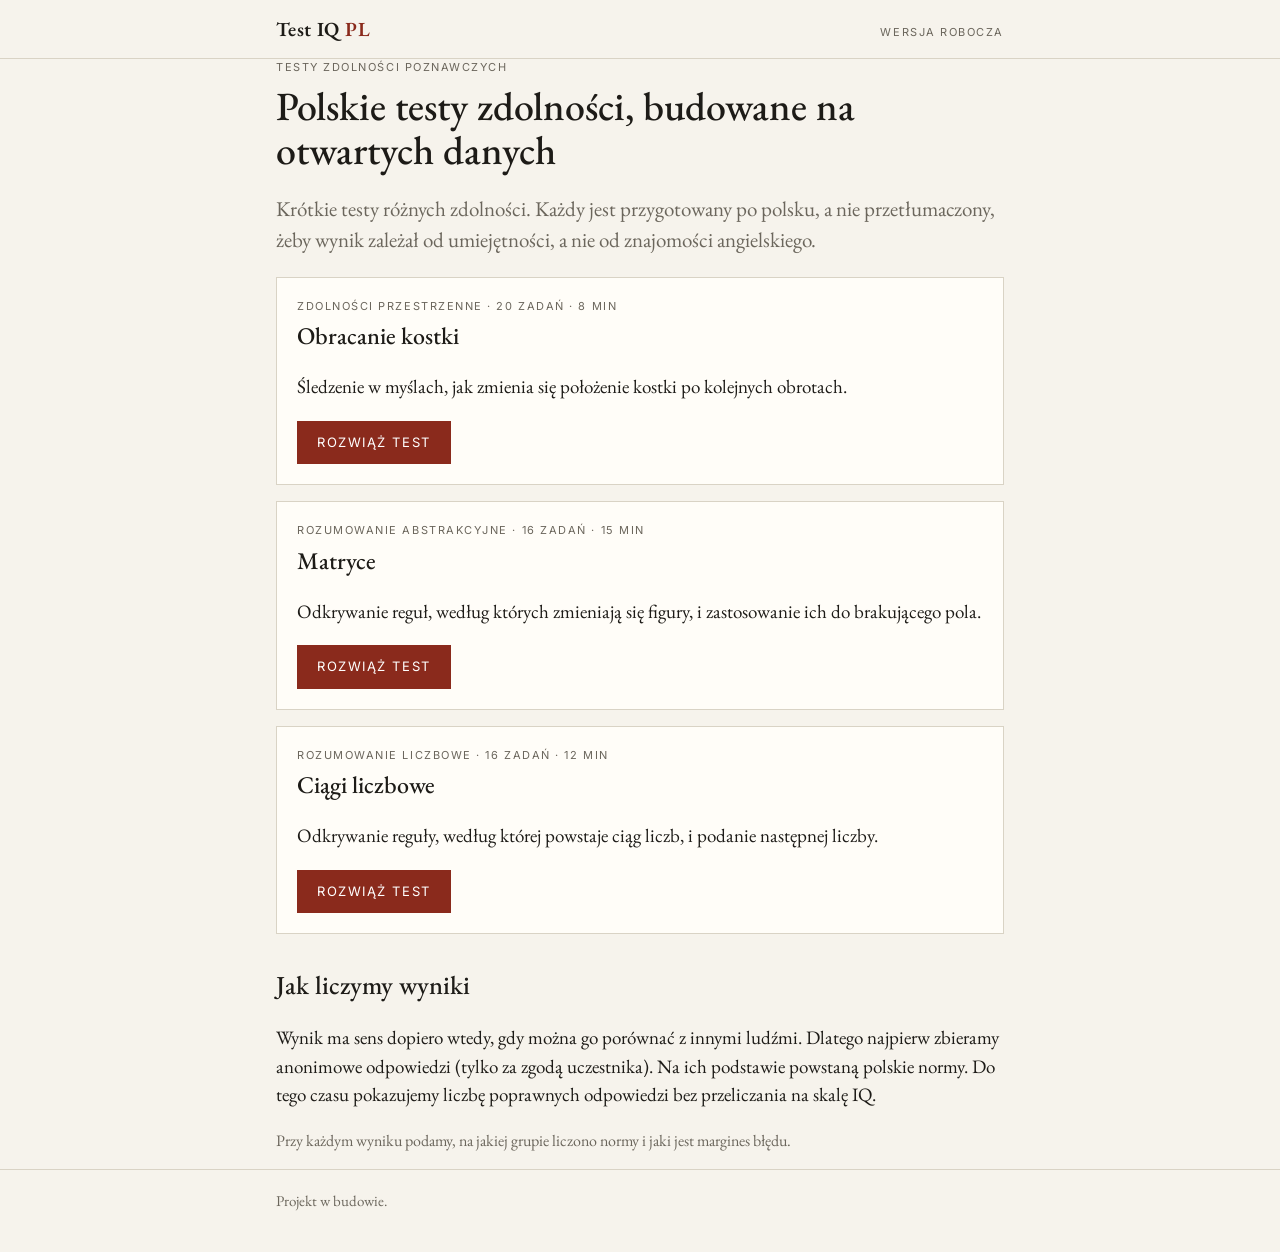
==== index.html @ cd0298f1 "Ciągi liczbowe: generator z regułami, odpowiedź wpisywana, weryfikator jednoznaczności 16 zadań w 4 " ====
<!doctype html>
<html lang="pl">
<head>
<meta charset="utf-8">
<meta name="viewport" content="width=device-width, initial-scale=1">
<title>Test IQ PL — testy zdolności poznawczych</title>
<link rel="preconnect" href="https://fonts.googleapis.com">
<link href="https://fonts.googleapis.com/css2?family=EB+Garamond:wght@400;500;600&family=Inter:wght@400;500&display=swap" rel="stylesheet">
<link rel="stylesheet" href="assets/style.css">
</head>
<body>
<header class="site"><div class="wrap">
  <a class="brand" href="./">Test IQ <span>PL</span></a>
  <span class="kicker">Wersja robocza</span>
</div></header>

<main class="wrap">
  <div class="kicker">Testy zdolności poznawczych</div>
  <h1>Polskie testy zdolności, budowane na otwartych danych</h1>
  <p class="lead">Krótkie testy różnych zdolności. Każdy jest przygotowany po polsku, a nie przetłumaczony, żeby wynik zależał od umiejętności, a nie od znajomości angielskiego.</p>

  <div class="card">
    <div class="kicker">Zdolności przestrzenne · 20 zadań · 8 min</div>
    <h3>Obracanie kostki</h3>
    <p>Śledzenie w myślach, jak zmienia się położenie kostki po kolejnych obrotach.</p>
    <a class="btn" href="kostka/">Rozwiąż test</a>
  </div>

  <div class="card">
    <div class="kicker">Rozumowanie abstrakcyjne · 16 zadań · 15 min</div>
    <h3>Matryce</h3>
    <p>Odkrywanie reguł, według których zmieniają się figury, i zastosowanie ich do brakującego pola.</p>
    <a class="btn" href="matryce/">Rozwiąż test</a>
  </div>

  <div class="card">
    <div class="kicker">Rozumowanie liczbowe · 16 zadań · 12 min</div>
    <h3>Ciągi liczbowe</h3>
    <p>Odkrywanie reguły, według której powstaje ciąg liczb, i podanie następnej liczby.</p>
    <a class="btn" href="ciagi/">Rozwiąż test</a>
  </div>

  <h2>Jak liczymy wyniki</h2>
  <p>Wynik ma sens dopiero wtedy, gdy można go porównać z innymi ludźmi. Dlatego najpierw zbieramy anonimowe odpowiedzi (tylko za zgodą uczestnika). Na ich podstawie powstaną polskie normy. Do tego czasu pokazujemy liczbę poprawnych odpowiedzi bez przeliczania na skalę IQ.</p>
  <p class="note">Przy każdym wyniku podamy, na jakiej grupie liczono normy i jaki jest margines błędu.</p>
</main>

<footer><div class="wrap">Projekt w budowie.</div></footer>
</body>
</html>
---- assets/style.css ----
:root {
  --bg: #f6f3ec;
  --paper: #fffdf8;
  --ink: #1d1b17;
  --muted: #6b665c;
  --line: #d9d3c5;
  --accent: #8a2a1c;
  --face-top: #f2efe7;
  --face-front: #dcd7cb;
  --face-right: #c6c0b2;
  --glyph: #1d1b17;
  --sel: #8a2a1c;
  --on-accent: #ffffff;
  /* obramowania elementów do kliknięcia: kontrast co najmniej 3:1 z tłem */
  --control: #8f8878;
  --ok: #2f7d4a;
}
@media (prefers-color-scheme: dark) {
  :root {
    --bg: #15140f;
    --paper: #1d1c16;
    --ink: #ece7db;
    --muted: #9b9586;
    --line: #36332a;
    --accent: #e0846f;
    --face-top: #e9e4d8;
    --face-front: #cbc5b6;
    --face-right: #aaa496;
    --glyph: #15140f;
    --sel: #e0846f;
    /* biały tekst na jasnym akcencie miał 2,7:1; ciemny ma 6,8:1 */
    --on-accent: #15140f;
    --control: #77715f;
    --ok: #4caf6e;
  }
}
* { box-sizing: border-box; }
html, body { margin: 0; }
body {
  background: var(--bg);
  color: var(--ink);
  font-family: 'EB Garamond', Georgia, serif;
  font-size: 19px;
  line-height: 1.5;
}
a { color: var(--accent); }
.wrap { max-width: 760px; margin: 0 auto; padding: 0 16px; }
header.site {
  border-bottom: 1px solid var(--line);
  padding: 14px 0;
}
header.site .wrap { display: flex; justify-content: space-between; align-items: baseline; gap: 12px; }
.brand { font-weight: 600; letter-spacing: .02em; text-decoration: none; color: var(--ink); font-size: 20px; }
.brand span { color: var(--accent); }
.kicker {
  font-family: 'Inter', system-ui, sans-serif;
  font-size: 11px; letter-spacing: .14em; text-transform: uppercase; color: var(--muted);
}
h1 { font-weight: 500; font-size: 40px; line-height: 1.1; margin: 8px 0 12px; }
h2 { font-weight: 500; font-size: 26px; margin: 32px 0 8px; }
p.lead { font-size: 21px; color: var(--muted); }
main { padding: 32px 0 64px; }
.card {
  background: var(--paper);
  border: 1px solid var(--line);
  padding: 20px;
  margin: 16px 0;
}
.card h3 { margin: 4px 0 6px; font-weight: 500; font-size: 24px; }
.btn {
  display: inline-block;
  font-family: 'Inter', system-ui, sans-serif;
  font-size: 13px; letter-spacing: .12em; text-transform: uppercase;
  background: var(--accent); color: var(--on-accent); border: 0;
  padding: 12px 20px; cursor: pointer; text-decoration: none;
}
.btn.ghost { background: transparent; color: var(--accent); border: 1px solid var(--accent); }
.btn:disabled { opacity: .4; cursor: default; }
.note { font-size: 16px; color: var(--muted); }
footer { border-top: 1px solid var(--line); padding: 20px 0 40px; font-size: 15px; color: var(--muted); }

/* formularz */
label.field { display: block; margin: 12px 0; font-size: 17px; }
label.field select, label.field input[type=number] {
  display: block; margin-top: 4px; width: 100%; max-width: 320px;
  font: inherit; font-size: 17px; padding: 6px 8px;
  background: var(--paper); color: var(--ink); border: 1px solid var(--control);
}
label.check { display: flex; gap: 10px; align-items: flex-start; font-size: 16px; margin: 14px 0; }

/* test */
.testbar { display: flex; justify-content: space-between; align-items: center; margin-bottom: 8px; }
.timer { font-family: 'Inter', system-ui, sans-serif; font-variant-numeric: tabular-nums; font-size: 15px; }
.timer.low { color: var(--accent); font-weight: 500; }
.progress { height: 3px; background: var(--line); margin-bottom: 20px; }
.progress > div { height: 100%; background: var(--accent); width: 0; transition: width .2s; }
.question { font-size: 21px; text-align: center; margin: 0 0 16px; }
.stem {
  display: flex; justify-content: center; align-items: flex-end; gap: 8px;
  background: var(--paper); border: 1px solid var(--line); padding: 12px; flex-wrap: wrap;
}
.stem figure { margin: 0; text-align: center; }
.stem figcaption { font-family: 'Inter', system-ui, sans-serif; font-size: 11px; color: var(--muted); }
.stem svg.big { width: 120px; height: 132px; }
.stem svg.small { width: 88px; height: 96px; }
.options {
  display: grid; grid-template-columns: repeat(3, 1fr); gap: 10px; margin-top: 14px;
}
.opt {
  background: var(--paper); border: 1px solid var(--control); padding: 6px 4px 8px;
  cursor: pointer; text-align: center; color: var(--ink); font: inherit;
}
.opt:hover { border-color: var(--ink); }
.opt:focus-visible, .btn:focus-visible, a:focus-visible, input:focus-visible, select:focus-visible {
  outline: 3px solid var(--accent); outline-offset: 2px;
}
.opt.picked { border-color: var(--sel); outline: 2px solid var(--sel); }
.opt.right { border-color: var(--ok); outline: 2px solid var(--ok); }
.opt svg { width: 100%; max-width: 110px; height: auto; display: block; margin: 0 auto; }
.opt .lbl { font-family: 'Inter', system-ui, sans-serif; font-size: 12px; letter-spacing: .1em; color: var(--muted); }
.face-top { fill: var(--face-top); }
.face-front { fill: var(--face-front); }
.face-right { fill: var(--face-right); }
.edge { stroke: var(--glyph); stroke-width: .05; stroke-linejoin: round; }
.glyph { fill: var(--glyph); fill-rule: evenodd; }
.arrow { fill: var(--accent); }
.ghost-face { fill: var(--face-top); opacity: .55; }

/* rozkład wyników */
svg.hist { width: 100%; height: auto; display: block; margin: 8px 0; }
svg.hist .bar { fill: var(--line); }
svg.hist .bar.mine { fill: var(--accent); }
svg.hist .axis { fill: var(--muted); font: 12px 'Inter', system-ui, sans-serif; text-anchor: middle; }

table.res { border-collapse: collapse; width: 100%; font-size: 17px; }
table.res td, table.res th { border-bottom: 1px solid var(--line); padding: 6px 4px; text-align: left; }
.score { font-size: 56px; line-height: 1; }
label.check input { width: 20px; height: 20px; margin-top: 3px; flex: none; accent-color: var(--accent); }
@media (max-width: 520px) {
  h1 { font-size: 32px; }
  .stem { gap: 4px; padding: 8px; }
  .stem svg.big { width: 84px; height: 92px; }
  /* 4 ruchy + kostka startowa mieszczą się w jednym rzędzie na 360 px */
  .stem svg.small { width: 52px; height: 57px; }
  .options { gap: 8px; }
}
@media (prefers-reduced-motion: reduce) {
  .progress > div { transition: none; }
}

/* matryce */
.mgrid {
  display: grid; grid-template-columns: repeat(3, 1fr); gap: 0;
  max-width: 420px; margin: 0 auto; background: var(--paper); border: 1px solid var(--control);
}
.mgrid > .mcell { border: 1px solid var(--line); }
svg.mcell { width: 100%; height: auto; display: block; aspect-ratio: 1; }
.mq {
  display: flex; align-items: center; justify-content: center; aspect-ratio: 1;
  font-size: 44px; color: var(--muted);
}
.moptions { grid-template-columns: repeat(4, 1fr); max-width: 560px; margin-left: auto; margin-right: auto; }
.moptions .opt svg { max-width: 120px; }
.mline { stroke: var(--ink); stroke-width: 2.2; stroke-linecap: round; }
.mfig { stroke: var(--ink); stroke-width: 2; vector-effect: non-scaling-stroke; stroke-linejoin: round; }
.mfig.empty { fill: none; }
.mfig.solid { fill: var(--ink); }
.mstripe { stroke: var(--ink); stroke-width: 1.6; }

/* ciągi liczbowe */
.series {
  display: flex; flex-wrap: wrap; justify-content: center; gap: 8px;
  background: var(--paper); border: 1px solid var(--line); padding: 16px 10px; margin-bottom: 14px;
}
.series .term {
  font-family: 'Inter', system-ui, sans-serif; font-variant-numeric: tabular-nums;
  font-size: 24px; min-width: 52px; text-align: center; padding: 6px 8px;
  border: 1px solid var(--line);
}
.series .term.q { color: var(--accent); border-color: var(--accent); }
.answer-row { display: flex; flex-wrap: wrap; gap: 8px; justify-content: center; align-items: center; }
.answer-row input {
  font: inherit; font-family: 'Inter', system-ui, sans-serif; font-size: 22px; width: 140px; padding: 8px 10px;
  background: var(--paper); color: var(--ink); border: 1px solid var(--control);
}
.answer-row .err { flex-basis: 100%; text-align: center; min-height: 1.4em; }
.sr-only { position: absolute; width: 1px; height: 1px; overflow: hidden; clip: rect(0 0 0 0); white-space: nowrap; }
@media (max-width: 520px) {
  .series .term { font-size: 20px; min-width: 44px; padding: 4px 6px; }
}
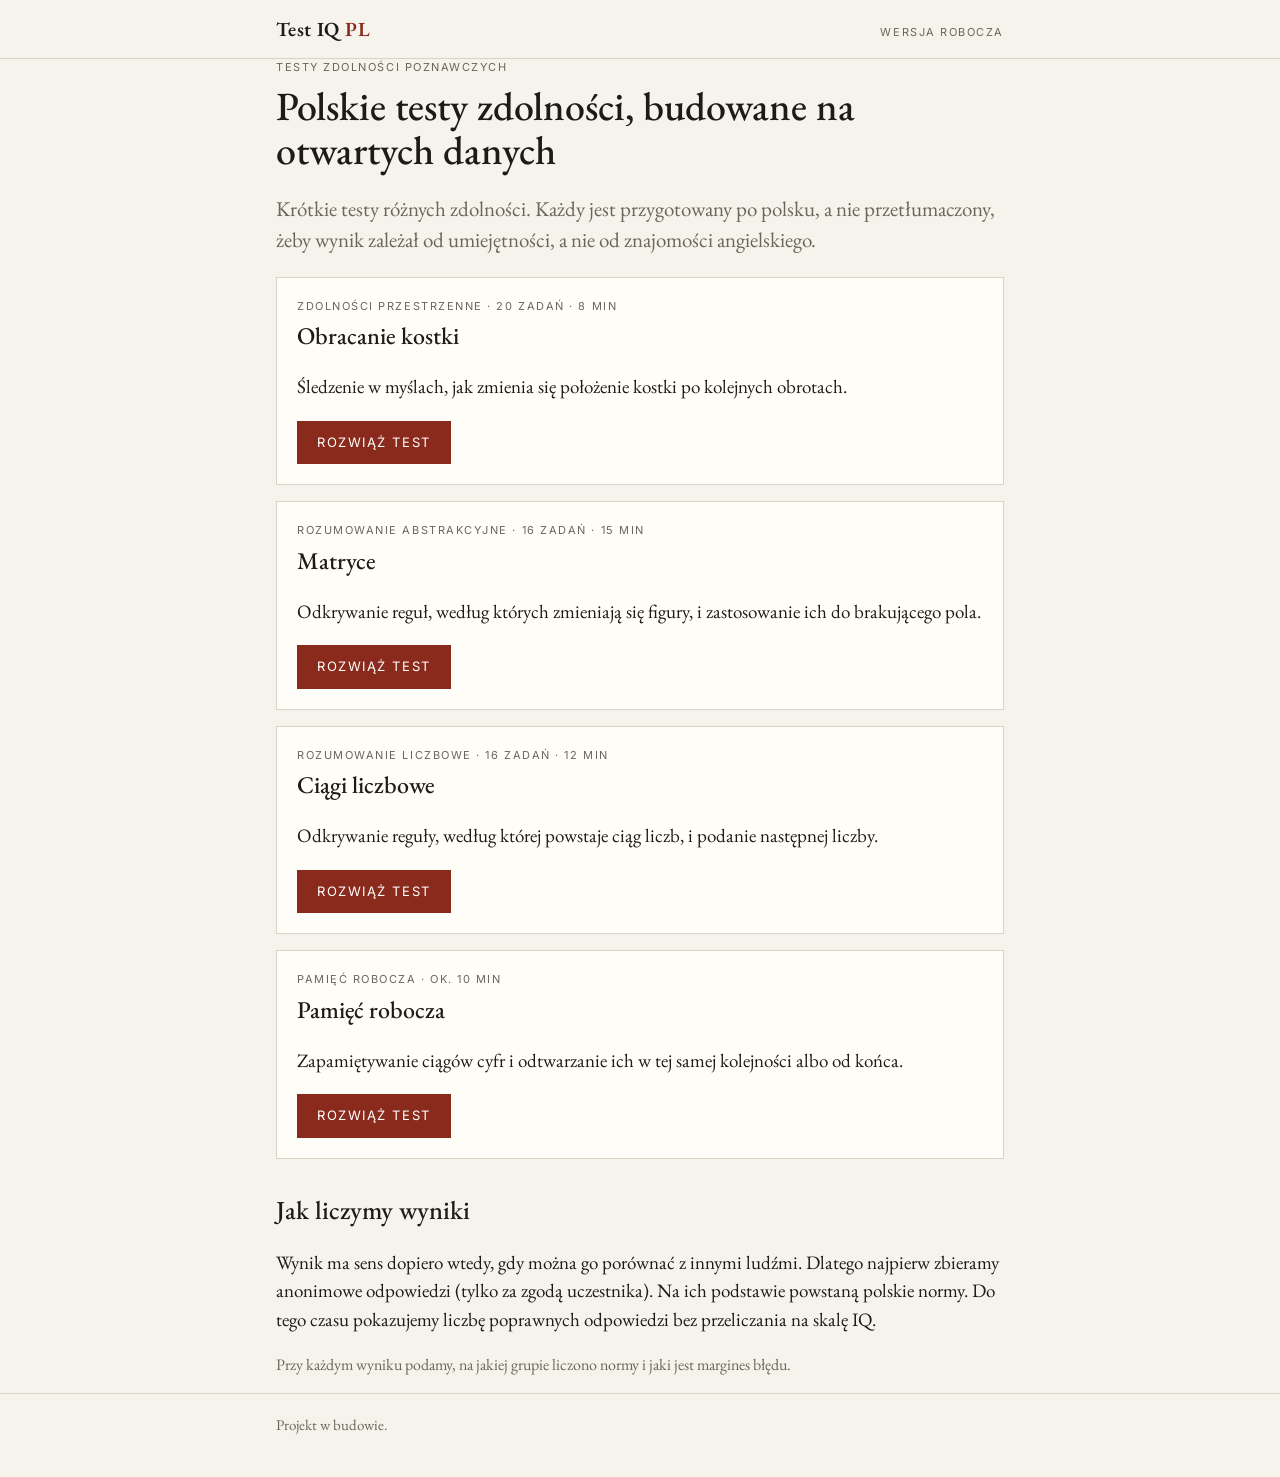
==== commit f0d70760: "Pamięć robocza: powtarzanie cyfr w przód i wspak z regułą przerwania 28 prób (długości 3-9 w przód, " ====
--- a/index.html
+++ b/index.html
@@ -40,6 +40,13 @@
     <a class="btn" href="ciagi/">Rozwiąż test</a>
   </div>
 
+  <div class="card">
+    <div class="kicker">Pamięć robocza · ok. 10 min</div>
+    <h3>Pamięć robocza</h3>
+    <p>Zapamiętywanie ciągów cyfr i odtwarzanie ich w tej samej kolejności albo od końca.</p>
+    <a class="btn" href="pamiec/">Rozwiąż test</a>
+  </div>
+
   <h2>Jak liczymy wyniki</h2>
   <p>Wynik ma sens dopiero wtedy, gdy można go porównać z innymi ludźmi. Dlatego najpierw zbieramy anonimowe odpowiedzi (tylko za zgodą uczestnika). Na ich podstawie powstaną polskie normy. Do tego czasu pokazujemy liczbę poprawnych odpowiedzi bez przeliczania na skalę IQ.</p>
   <p class="note">Przy każdym wyniku podamy, na jakiej grupie liczono normy i jaki jest margines błędu.</p>
--- a/assets/style.css
+++ b/assets/style.css
@@ -188,3 +188,19 @@
 @media (max-width: 520px) {
   .series .term { font-size: 20px; min-width: 44px; padding: 4px 6px; }
 }
+
+/* pamięć robocza */
+.digit-stage {
+  display: flex; align-items: center; justify-content: center; text-align: center;
+  min-height: 180px; margin-bottom: 14px; background: var(--paper); border: 1px solid var(--line);
+  font-family: 'Inter', system-ui, sans-serif; font-size: 18px; color: var(--muted);
+}
+.digit-stage.on { font-size: 96px; color: var(--ink); font-variant-numeric: tabular-nums; }
+.digit-stage.prompt { min-height: 60px; color: var(--ink); }
+.digits-input { letter-spacing: .3em; text-align: center; width: 220px !important; }
+.keypad { display: grid; grid-template-columns: repeat(3, 64px); gap: 8px; justify-content: center; flex-basis: 100%; margin-top: 6px; }
+.keypad button {
+  font-family: 'Inter', system-ui, sans-serif; font-size: 22px; height: 52px;
+  background: var(--paper); color: var(--ink); border: 1px solid var(--control); cursor: pointer;
+}
+.keypad button.btn { font-size: 13px; background: var(--accent); color: var(--on-accent); border: 0; }
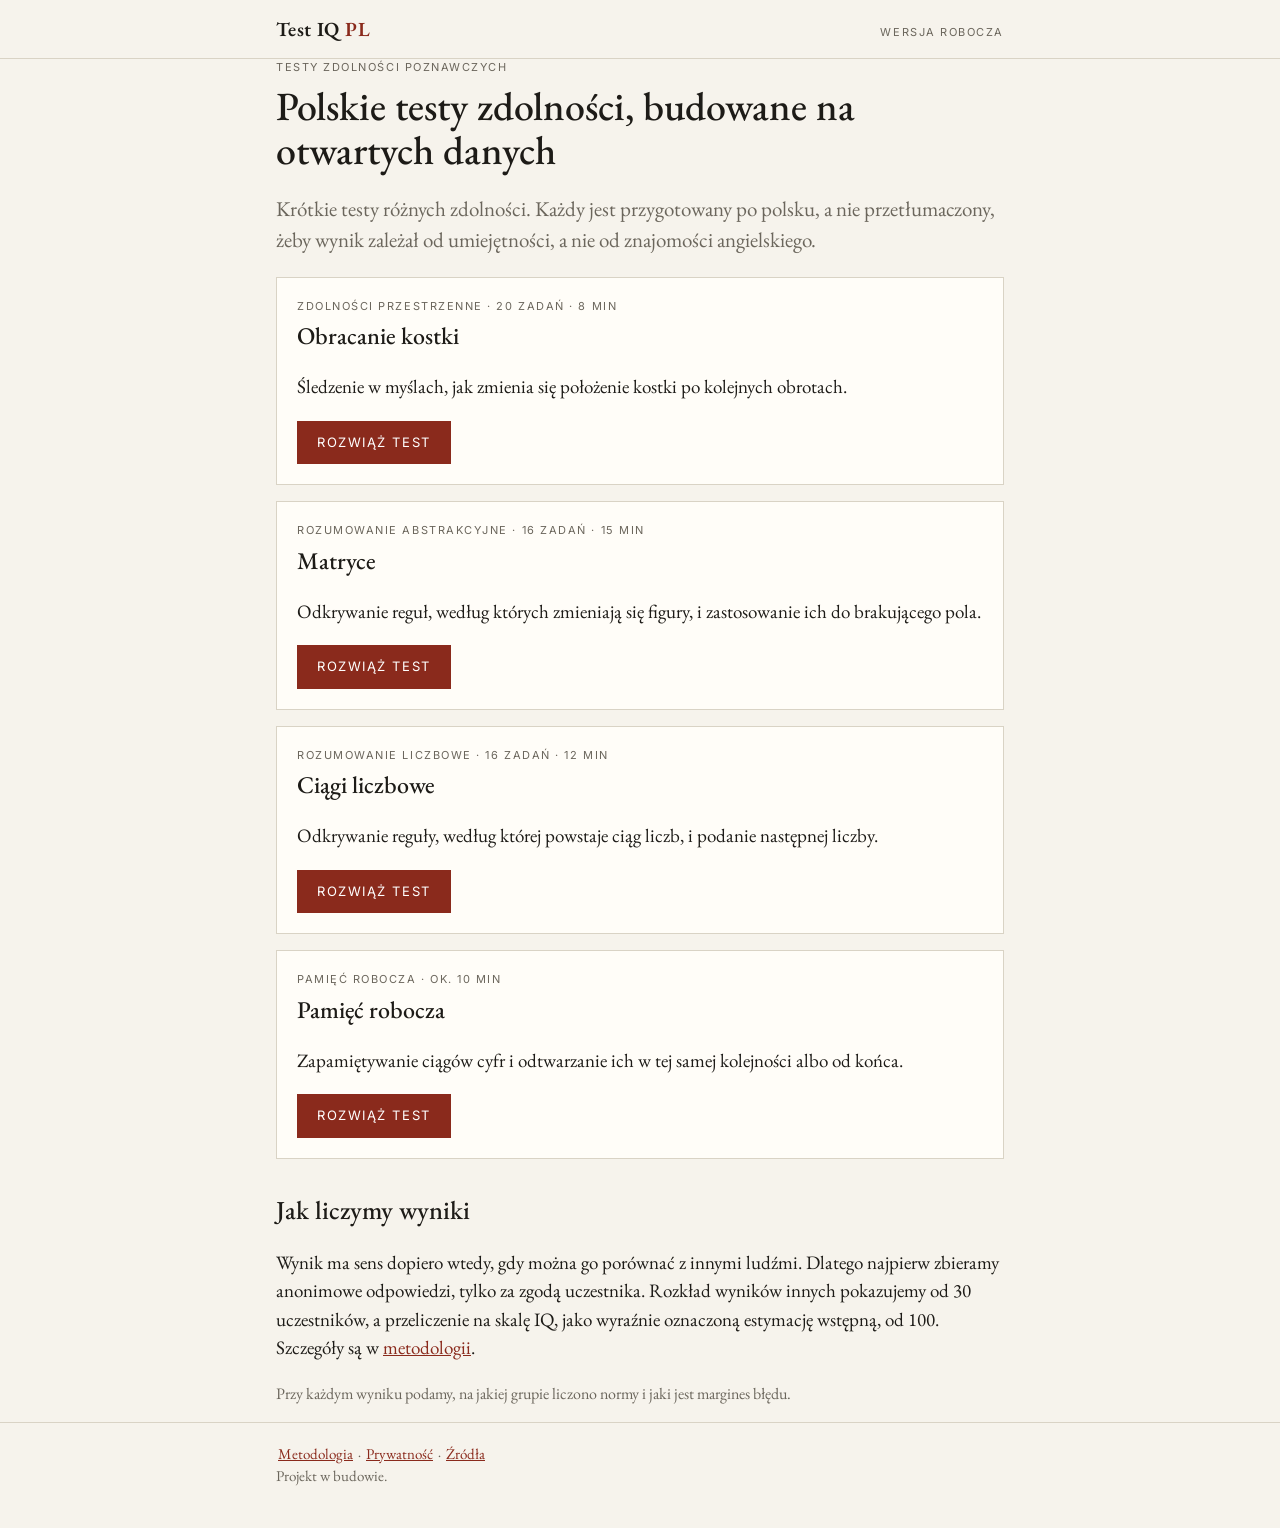
==== commit b35a46c8: "Metodologia, szkic polityki prywatności, źródła, projekt raportu, LEGAL-TODO Czcionki serwowane loka" ====
--- a/index.html
+++ b/index.html
@@ -4,8 +4,7 @@
 <meta charset="utf-8">
 <meta name="viewport" content="width=device-width, initial-scale=1">
 <title>Test IQ PL — testy zdolności poznawczych</title>
-<link rel="preconnect" href="https://fonts.googleapis.com">
-<link href="https://fonts.googleapis.com/css2?family=EB+Garamond:wght@400;500;600&family=Inter:wght@400;500&display=swap" rel="stylesheet">
+<link rel="stylesheet" href="assets/fonts.css">
 <link rel="stylesheet" href="assets/style.css">
 </head>
 <body>
@@ -47,11 +46,18 @@
     <a class="btn" href="pamiec/">Rozwiąż test</a>
   </div>
 
+  <section id="profile" hidden></section>
+
   <h2>Jak liczymy wyniki</h2>
-  <p>Wynik ma sens dopiero wtedy, gdy można go porównać z innymi ludźmi. Dlatego najpierw zbieramy anonimowe odpowiedzi (tylko za zgodą uczestnika). Na ich podstawie powstaną polskie normy. Do tego czasu pokazujemy liczbę poprawnych odpowiedzi bez przeliczania na skalę IQ.</p>
+  <p>Wynik ma sens dopiero wtedy, gdy można go porównać z innymi ludźmi. Dlatego najpierw zbieramy anonimowe odpowiedzi, tylko za zgodą uczestnika. Rozkład wyników innych pokazujemy od 30 uczestników, a przeliczenie na skalę IQ, jako wyraźnie oznaczoną estymację wstępną, od 100. Szczegóły są w <a href="metodologia/">metodologii</a>.</p>
   <p class="note">Przy każdym wyniku podamy, na jakiej grupie liczono normy i jaki jest margines błędu.</p>
 </main>
 
-<footer><div class="wrap">Projekt w budowie.</div></footer>
+<footer><div class="wrap">
+  <nav class="footnav"><a href="metodologia/">Metodologia</a> · <a href="prywatnosc/">Prywatność</a> · <a href="zrodla/">Źródła</a></nav>Projekt w budowie.</div></footer>
+<script src="assets/config.js"></script>
+<script src="assets/testiq-common.js"></script>
+<script src="assets/profile.js"></script>
+<script>TestIQProfile.render(document.getElementById('profile'));</script>
 </body>
 </html>
--- a/assets/fonts.css
+++ b/assets/fonts.css
@@ -0,0 +1,23 @@
+/* Czcionki na licencji SIL Open Font License 1.1 (EB Garamond, Inter),
+   serwowane z tej strony zamiast z Google Fonts: przeglądarka uczestnika
+   nie wysyła adresu IP do Google. Licencje: assets/fonts/OFL-*.txt */
+@font-face { font-family: 'EB Garamond'; font-style: normal; font-weight: 400; font-display: swap;
+  src: url(fonts/EBGaramond-latin-ext.woff2) format('woff2'); unicode-range: U+0100-02BA, U+02BD-02C5, U+02C7-02CC, U+02CE-02D7, U+02DD-02FF, U+0304, U+0308, U+0329, U+1D00-1DBF, U+1E00-1E9F, U+1EF2-1EFF, U+2020, U+20A0-20AB, U+20AD-20C4, U+2113, U+2C60-2C7F, U+A720-A7FF; }
+@font-face { font-family: 'EB Garamond'; font-style: normal; font-weight: 400; font-display: swap;
+  src: url(fonts/EBGaramond-latin.woff2) format('woff2'); unicode-range: U+0000-00FF, U+0131, U+0152-0153, U+02BB-02BC, U+02C6, U+02DA, U+02DC, U+0304, U+0308, U+0329, U+2000-206F, U+20AC, U+2122, U+2191, U+2193, U+2212, U+2215, U+FEFF, U+FFFD; }
+@font-face { font-family: 'EB Garamond'; font-style: normal; font-weight: 500; font-display: swap;
+  src: url(fonts/EBGaramond-latin-ext.woff2) format('woff2'); unicode-range: U+0100-02BA, U+02BD-02C5, U+02C7-02CC, U+02CE-02D7, U+02DD-02FF, U+0304, U+0308, U+0329, U+1D00-1DBF, U+1E00-1E9F, U+1EF2-1EFF, U+2020, U+20A0-20AB, U+20AD-20C4, U+2113, U+2C60-2C7F, U+A720-A7FF; }
+@font-face { font-family: 'EB Garamond'; font-style: normal; font-weight: 500; font-display: swap;
+  src: url(fonts/EBGaramond-latin.woff2) format('woff2'); unicode-range: U+0000-00FF, U+0131, U+0152-0153, U+02BB-02BC, U+02C6, U+02DA, U+02DC, U+0304, U+0308, U+0329, U+2000-206F, U+20AC, U+2122, U+2191, U+2193, U+2212, U+2215, U+FEFF, U+FFFD; }
+@font-face { font-family: 'EB Garamond'; font-style: normal; font-weight: 600; font-display: swap;
+  src: url(fonts/EBGaramond-latin-ext.woff2) format('woff2'); unicode-range: U+0100-02BA, U+02BD-02C5, U+02C7-02CC, U+02CE-02D7, U+02DD-02FF, U+0304, U+0308, U+0329, U+1D00-1DBF, U+1E00-1E9F, U+1EF2-1EFF, U+2020, U+20A0-20AB, U+20AD-20C4, U+2113, U+2C60-2C7F, U+A720-A7FF; }
+@font-face { font-family: 'EB Garamond'; font-style: normal; font-weight: 600; font-display: swap;
+  src: url(fonts/EBGaramond-latin.woff2) format('woff2'); unicode-range: U+0000-00FF, U+0131, U+0152-0153, U+02BB-02BC, U+02C6, U+02DA, U+02DC, U+0304, U+0308, U+0329, U+2000-206F, U+20AC, U+2122, U+2191, U+2193, U+2212, U+2215, U+FEFF, U+FFFD; }
+@font-face { font-family: 'Inter'; font-style: normal; font-weight: 400; font-display: swap;
+  src: url(fonts/Inter-latin-ext.woff2) format('woff2'); unicode-range: U+0100-02BA, U+02BD-02C5, U+02C7-02CC, U+02CE-02D7, U+02DD-02FF, U+0304, U+0308, U+0329, U+1D00-1DBF, U+1E00-1E9F, U+1EF2-1EFF, U+2020, U+20A0-20AB, U+20AD-20C4, U+2113, U+2C60-2C7F, U+A720-A7FF; }
+@font-face { font-family: 'Inter'; font-style: normal; font-weight: 400; font-display: swap;
+  src: url(fonts/Inter-latin.woff2) format('woff2'); unicode-range: U+0000-00FF, U+0131, U+0152-0153, U+02BB-02BC, U+02C6, U+02DA, U+02DC, U+0304, U+0308, U+0329, U+2000-206F, U+20AC, U+2122, U+2191, U+2193, U+2212, U+2215, U+FEFF, U+FFFD; }
+@font-face { font-family: 'Inter'; font-style: normal; font-weight: 500; font-display: swap;
+  src: url(fonts/Inter-latin-ext.woff2) format('woff2'); unicode-range: U+0100-02BA, U+02BD-02C5, U+02C7-02CC, U+02CE-02D7, U+02DD-02FF, U+0304, U+0308, U+0329, U+1D00-1DBF, U+1E00-1E9F, U+1EF2-1EFF, U+2020, U+20A0-20AB, U+20AD-20C4, U+2113, U+2C60-2C7F, U+A720-A7FF; }
+@font-face { font-family: 'Inter'; font-style: normal; font-weight: 500; font-display: swap;
+  src: url(fonts/Inter-latin.woff2) format('woff2'); unicode-range: U+0000-00FF, U+0131, U+0152-0153, U+02BB-02BC, U+02C6, U+02DA, U+02DC, U+0304, U+0308, U+0329, U+2000-206F, U+20AC, U+2122, U+2191, U+2193, U+2212, U+2215, U+FEFF, U+FFFD; }
--- a/assets/style.css
+++ b/assets/style.css
@@ -204,3 +204,20 @@
   background: var(--paper); color: var(--ink); border: 1px solid var(--control); cursor: pointer;
 }
 .keypad button.btn { font-size: 13px; background: var(--accent); color: var(--on-accent); border: 0; }
+
+/* słownictwo */
+.vocab-word { text-align: center; font-size: 40px; margin: 8px 0 18px; }
+.vocab-options { display: grid; grid-template-columns: 1fr; gap: 8px; max-width: 420px; margin: 0 auto; }
+.vocab-opt { text-align: left; font-size: 21px; padding: 10px 14px; }
+.vocab-opt .lbl { display: inline-block; width: 1.6em; }
+
+/* wynik na skali IQ */
+.card.iq { border-color: var(--control); }
+.iq-value { font-size: 24px; margin: 4px 0; }
+
+/* strony tekstowe */
+.prose ul { padding-left: 22px; }
+.prose li { margin: 6px 0; }
+.prose code { font-size: 15px; }
+.draft { border: 2px solid var(--accent); padding: 12px 16px; margin: 0 0 20px; background: var(--paper); }
+.footnav a { margin: 0 2px; }
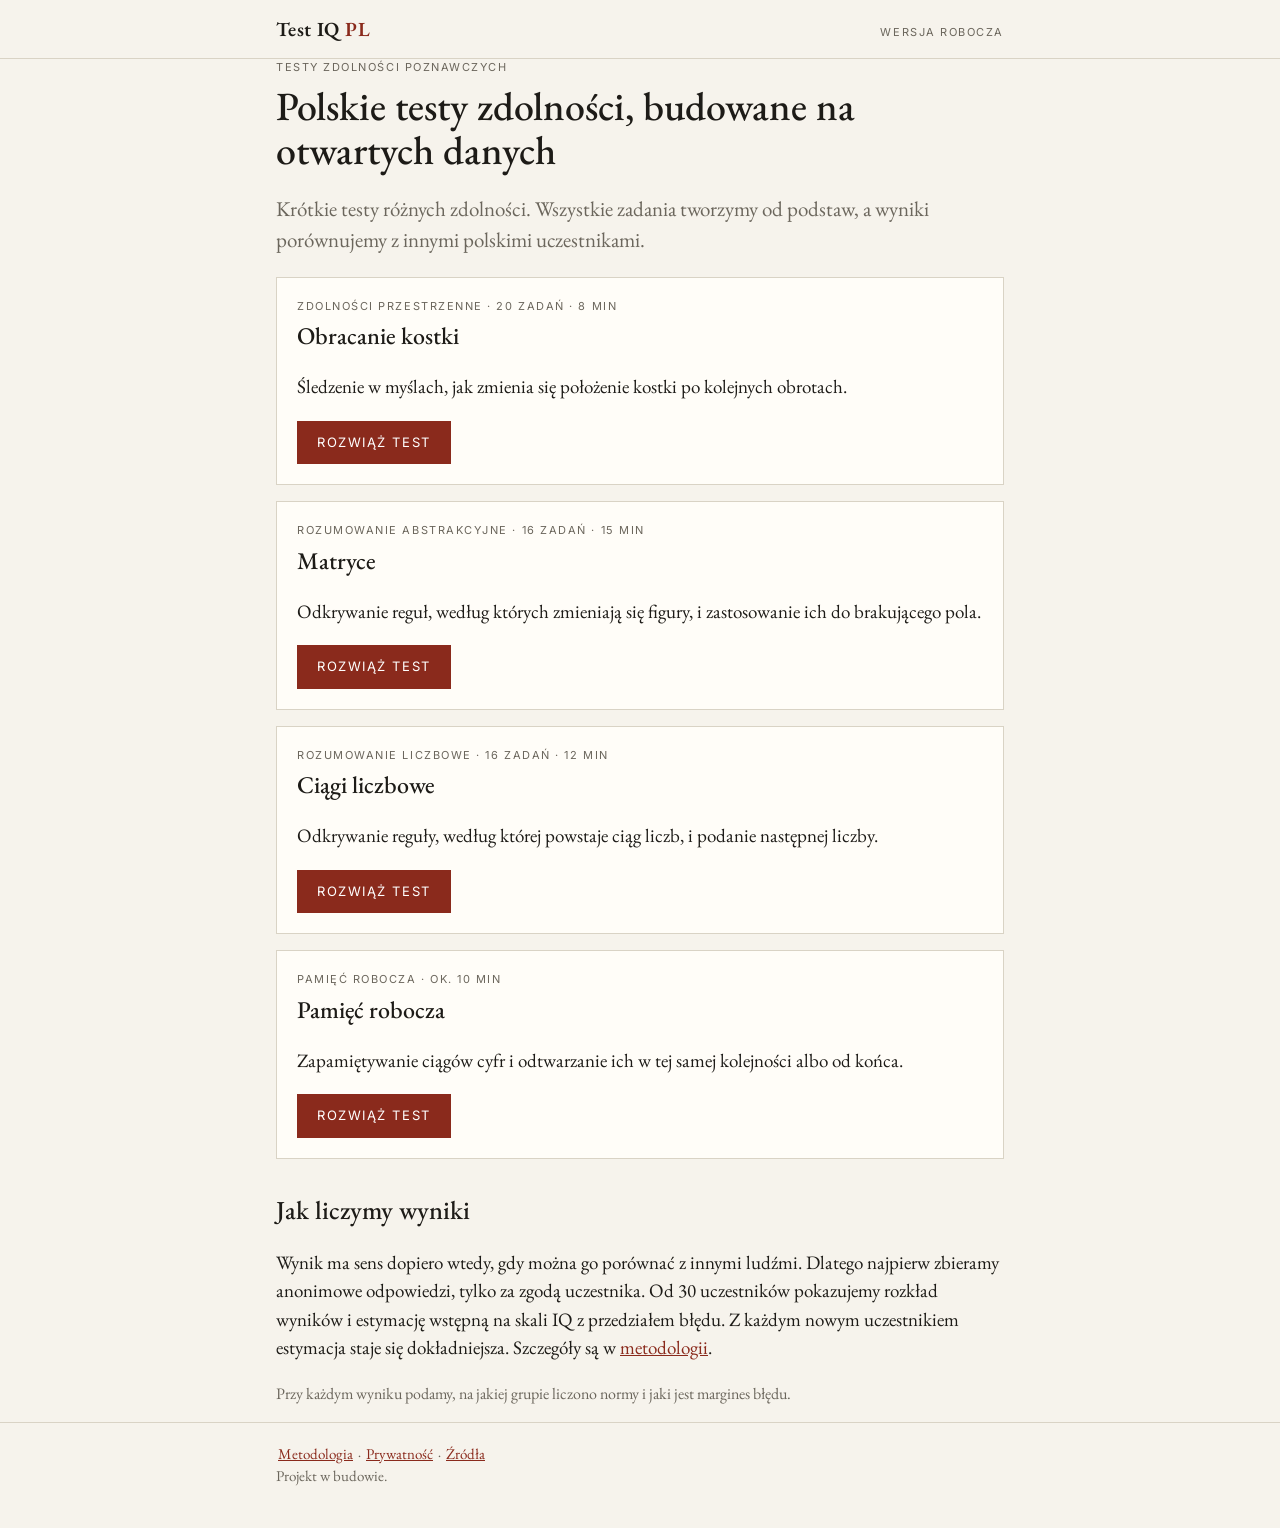
==== commit c2e73bb1: "Estymacja IQ od 30 uczestników, poprawione teksty na stronie Próg estymacji wstępnej obniżony ze 100" ====
--- a/index.html
+++ b/index.html
@@ -16,7 +16,7 @@
 <main class="wrap">
   <div class="kicker">Testy zdolności poznawczych</div>
   <h1>Polskie testy zdolności, budowane na otwartych danych</h1>
-  <p class="lead">Krótkie testy różnych zdolności. Każdy jest przygotowany po polsku, a nie przetłumaczony, żeby wynik zależał od umiejętności, a nie od znajomości angielskiego.</p>
+  <p class="lead">Krótkie testy różnych zdolności. Wszystkie zadania tworzymy od podstaw, a wyniki porównujemy z innymi polskimi uczestnikami.</p>
 
   <div class="card">
     <div class="kicker">Zdolności przestrzenne · 20 zadań · 8 min</div>
@@ -49,7 +49,7 @@
   <section id="profile" hidden></section>
 
   <h2>Jak liczymy wyniki</h2>
-  <p>Wynik ma sens dopiero wtedy, gdy można go porównać z innymi ludźmi. Dlatego najpierw zbieramy anonimowe odpowiedzi, tylko za zgodą uczestnika. Rozkład wyników innych pokazujemy od 30 uczestników, a przeliczenie na skalę IQ, jako wyraźnie oznaczoną estymację wstępną, od 100. Szczegóły są w <a href="metodologia/">metodologii</a>.</p>
+  <p>Wynik ma sens dopiero wtedy, gdy można go porównać z innymi ludźmi. Dlatego najpierw zbieramy anonimowe odpowiedzi, tylko za zgodą uczestnika. Od 30 uczestników pokazujemy rozkład wyników i estymację wstępną na skali IQ z przedziałem błędu. Z każdym nowym uczestnikiem estymacja staje się dokładniejsza. Szczegóły są w <a href="metodologia/">metodologii</a>.</p>
   <p class="note">Przy każdym wyniku podamy, na jakiej grupie liczono normy i jaki jest margines błędu.</p>
 </main>
 
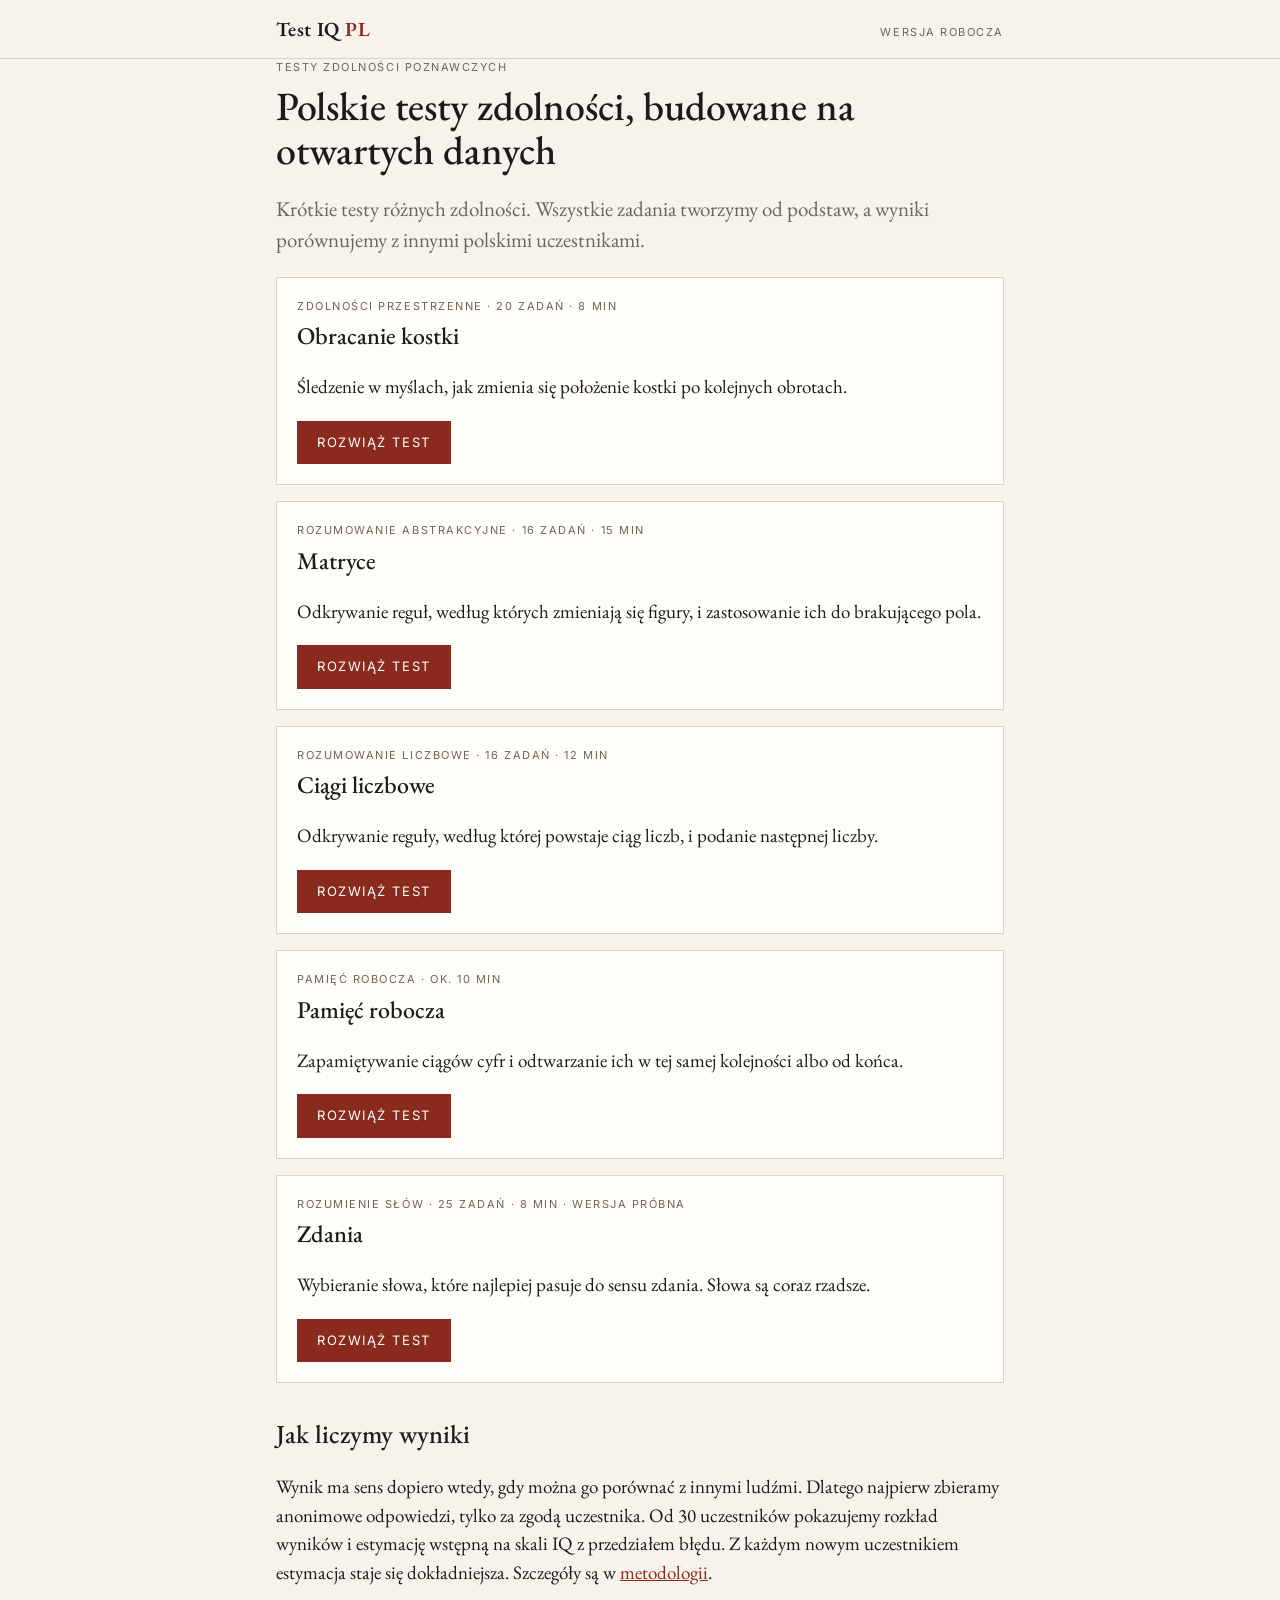
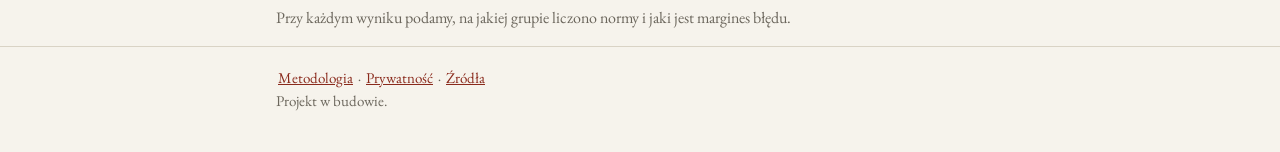
==== commit 3b243c87: "Nowy test „Zdania”: zdanie z luką i 5 słów do wyboru (wersja próbna) 25 zadań napisanych od zera, 3 " ====
--- a/index.html
+++ b/index.html
@@ -46,6 +46,13 @@
     <a class="btn" href="pamiec/">Rozwiąż test</a>
   </div>
 
+  <div class="card">
+    <div class="kicker">Rozumienie słów · 25 zadań · 8 min · wersja próbna</div>
+    <h3>Zdania</h3>
+    <p>Wybieranie słowa, które najlepiej pasuje do sensu zdania. Słowa są coraz rzadsze.</p>
+    <a class="btn" href="zdania/">Rozwiąż test</a>
+  </div>
+
   <section id="profile" hidden></section>
 
   <h2>Jak liczymy wyniki</h2>
--- a/assets/style.css
+++ b/assets/style.css
@@ -210,6 +210,10 @@
 .vocab-options { display: grid; grid-template-columns: 1fr; gap: 8px; max-width: 420px; margin: 0 auto; }
 .vocab-opt { text-align: left; font-size: 21px; padding: 10px 14px; }
 .vocab-opt .lbl { display: inline-block; width: 1.6em; }
+.sentence { font-size: 22px; line-height: 1.5; max-width: 560px; margin: 8px auto 18px; }
+.sentence .gap { display: inline-block; min-width: 4em; border-bottom: 2px solid currentColor; text-align: center; }
+.sentence .gap.filled { font-weight: 600; }
+.sentence .nowrap { white-space: nowrap; }
 
 /* wynik na skali IQ */
 .card.iq { border-color: var(--control); }
@@ -221,3 +225,15 @@
 .prose code { font-size: 15px; }
 .draft { border: 2px solid var(--accent); padding: 12px 16px; margin: 0 0 20px; background: var(--paper); }
 .footnav a { margin: 0 2px; }
+
+/* pytanie o pomoc po teście */
+fieldset.assist { border: 0; padding: 0; margin: 8px 0 20px; }
+fieldset.assist label.check { padding: 12px 14px; border: 1px solid var(--line); border-radius: 10px; margin: 8px 0; cursor: pointer; }
+fieldset.assist label.check:has(input:checked) { border-color: var(--accent); }
+
+/* treść zadań nie daje się zaznaczyć i skopiować (np. do czatu z AI) */
+#item, #question, .question { -webkit-user-select: none; user-select: none; }
+#item input { -webkit-user-select: text; user-select: text; }
+
+/* zasady uczciwości w instrukcji */
+p.rules { border-left: 3px solid var(--accent); padding: 6px 0 6px 12px; }
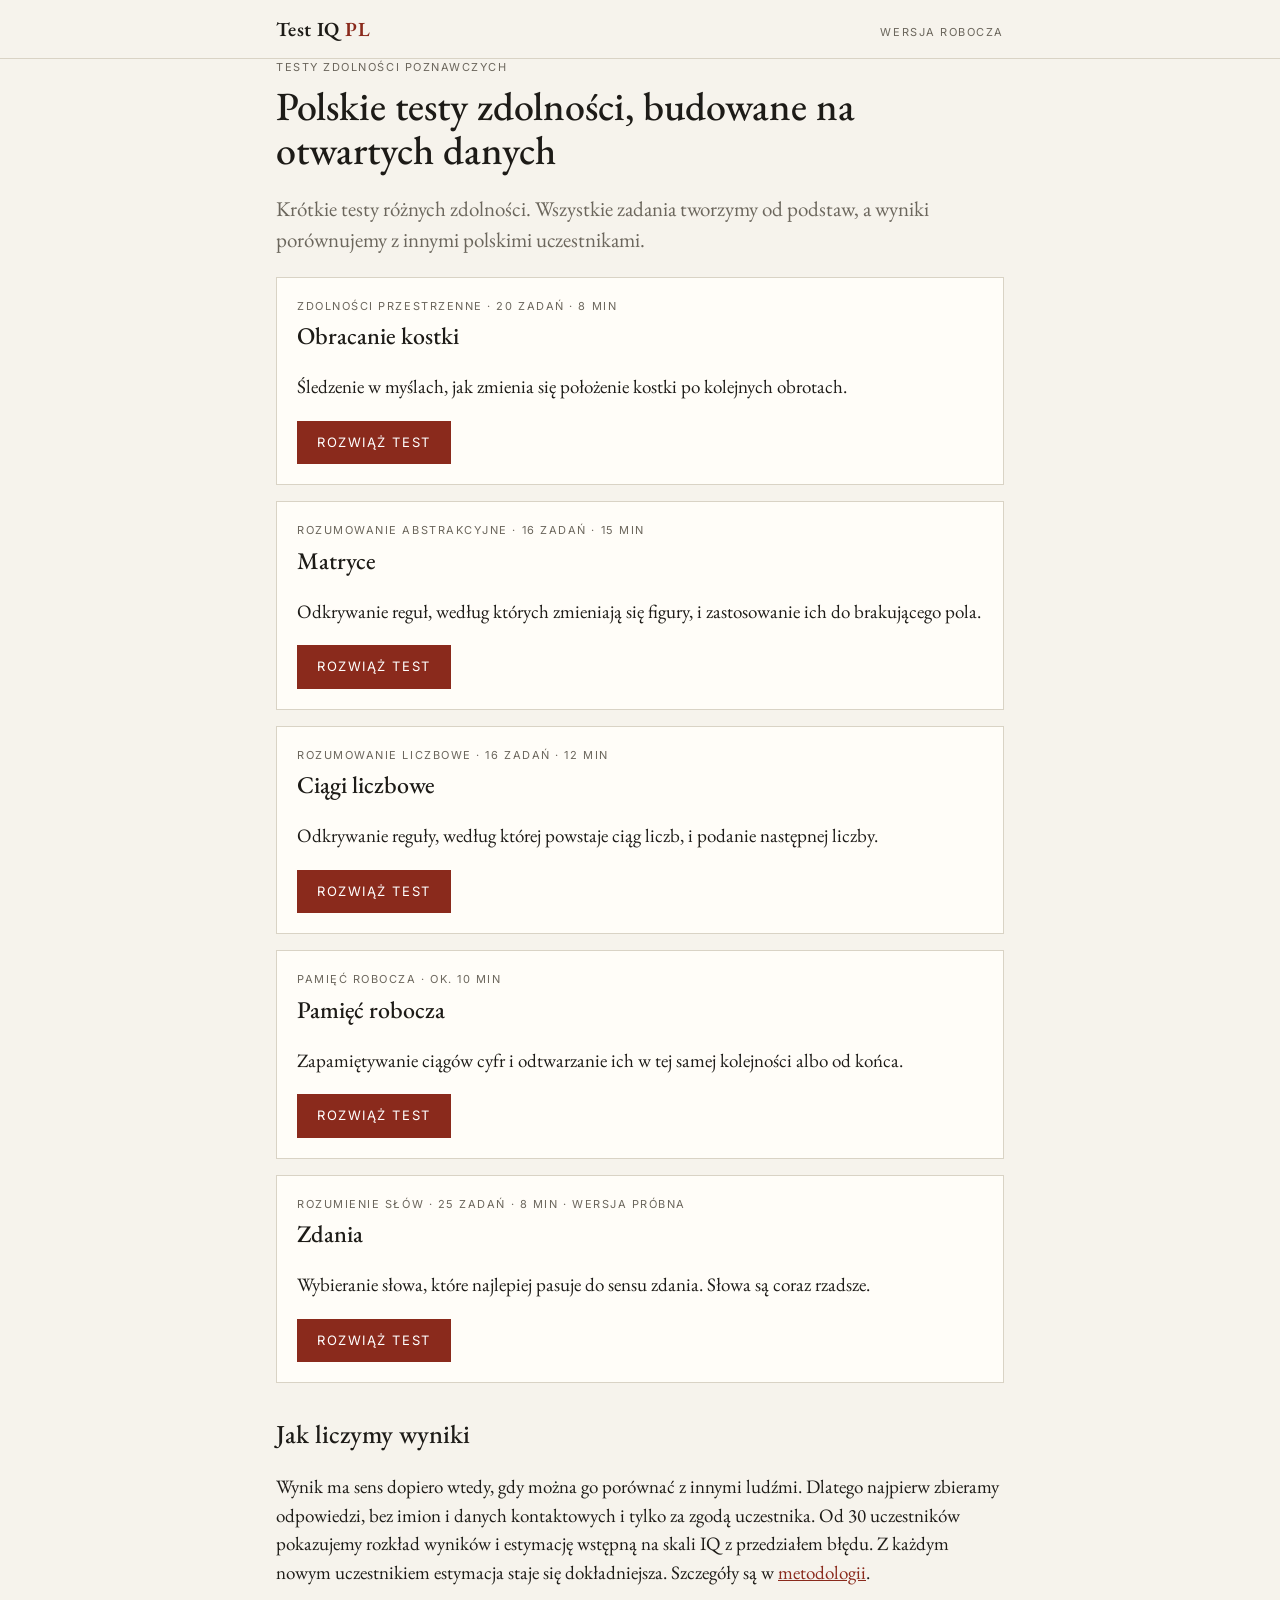
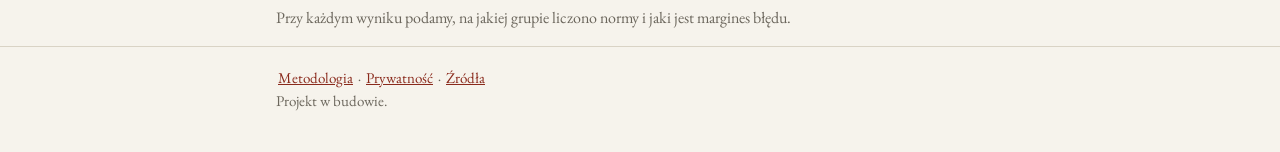
==== commit 3f19fc5d: "Usuwanie wyników na żądanie i polityka prywatności gotowa do publikacji - przycisk „Usuń moje wyniki" ====
--- a/index.html
+++ b/index.html
@@ -56,7 +56,7 @@
   <section id="profile" hidden></section>
 
   <h2>Jak liczymy wyniki</h2>
-  <p>Wynik ma sens dopiero wtedy, gdy można go porównać z innymi ludźmi. Dlatego najpierw zbieramy anonimowe odpowiedzi, tylko za zgodą uczestnika. Od 30 uczestników pokazujemy rozkład wyników i estymację wstępną na skali IQ z przedziałem błędu. Z każdym nowym uczestnikiem estymacja staje się dokładniejsza. Szczegóły są w <a href="metodologia/">metodologii</a>.</p>
+  <p>Wynik ma sens dopiero wtedy, gdy można go porównać z innymi ludźmi. Dlatego najpierw zbieramy odpowiedzi, bez imion i danych kontaktowych i tylko za zgodą uczestnika. Od 30 uczestników pokazujemy rozkład wyników i estymację wstępną na skali IQ z przedziałem błędu. Z każdym nowym uczestnikiem estymacja staje się dokładniejsza. Szczegóły są w <a href="metodologia/">metodologii</a>.</p>
   <p class="note">Przy każdym wyniku podamy, na jakiej grupie liczono normy i jaki jest margines błędu.</p>
 </main>
 
--- a/assets/style.css
+++ b/assets/style.css
@@ -237,3 +237,5 @@
 
 /* zasady uczciwości w instrukcji */
 p.rules { border-left: 3px solid var(--accent); padding: 6px 0 6px 12px; }
+.card.summary h2 { margin-top: 0; }
+#pid { word-break: break-all; }
